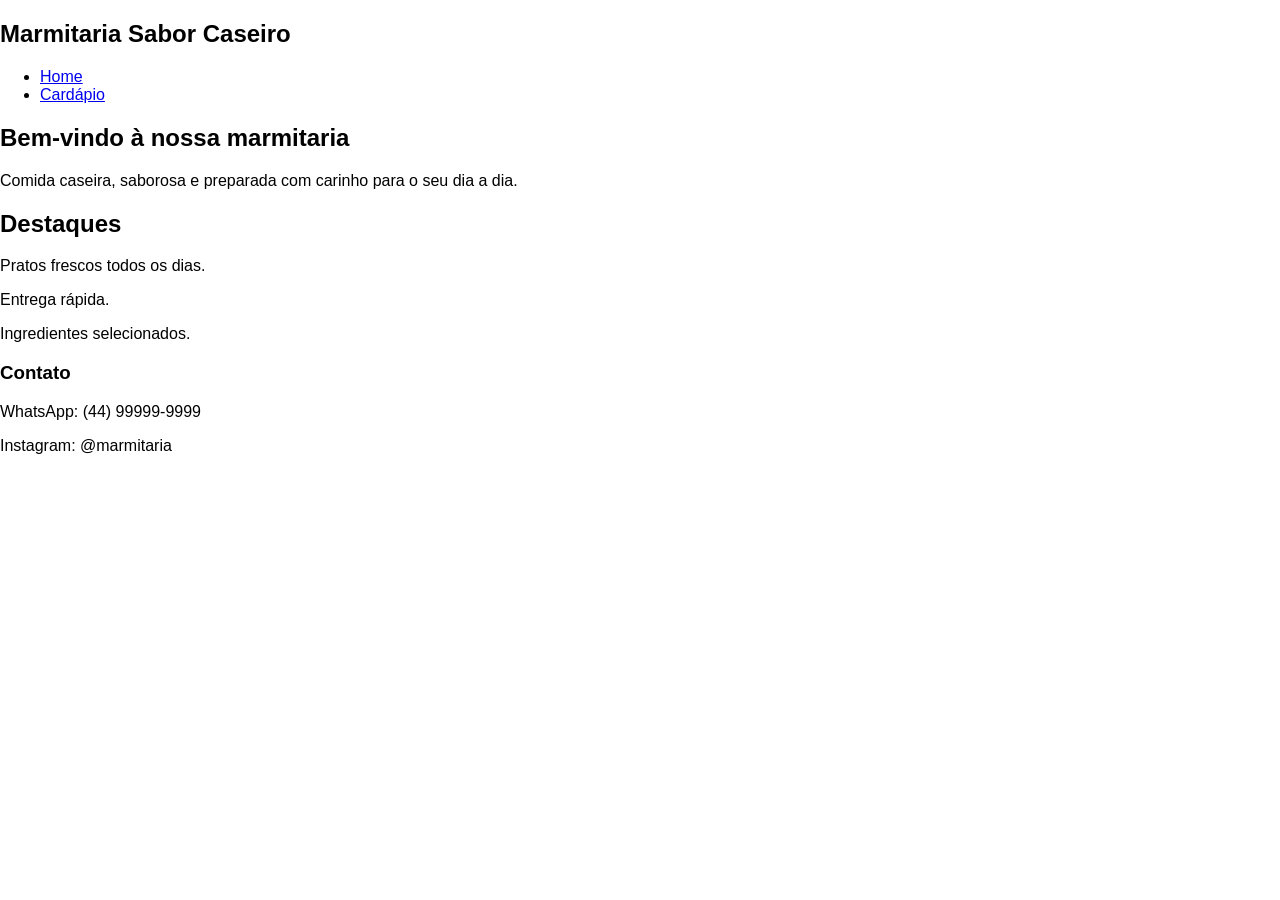
==== index.html @ c7fca11a "Estrutura HTML inicial do projeto" ====
<!DOCTYPE html>
<html lang="pt-br">
<head>
    <meta charset="UTF-8">
    <meta name="viewport" content="width=device-width, initial-scale=1.0">
    <title>Home | Marmitaria Sabor Caseiro</title>

    <link rel="stylesheet" href="css/style.css">
</head>
<body>

    <header>
        <nav>
            <h1>Marmitaria Sabor Caseiro</h1>

            <ul>
                <li><a href="index.html">Home</a></li>
                <li><a href="cardapio.html">Cardápio</a></li>
            </ul>
        </nav>
    </header>

    <main>

        <section>
            <h2>Bem-vindo à nossa marmitaria</h2>

            <p>
                Comida caseira, saborosa e preparada com carinho
                para o seu dia a dia.
            </p>
        </section>

        <section>
            <h2>Destaques</h2>

            <p>Pratos frescos todos os dias.</p>
            <p>Entrega rápida.</p>
            <p>Ingredientes selecionados.</p>
        </section>

    </main>

    <footer>
        <h3>Contato</h3>

        <p>WhatsApp: (44) 99999-9999</p>
        <p>Instagram: @marmitaria</p>
    </footer>

    <script src="js/script.js"></script>
</body>
</html>
---- css/style.css ----
body {
    font-family: Arial, sans-serif;
    margin: 0;
    padding: 0;
}
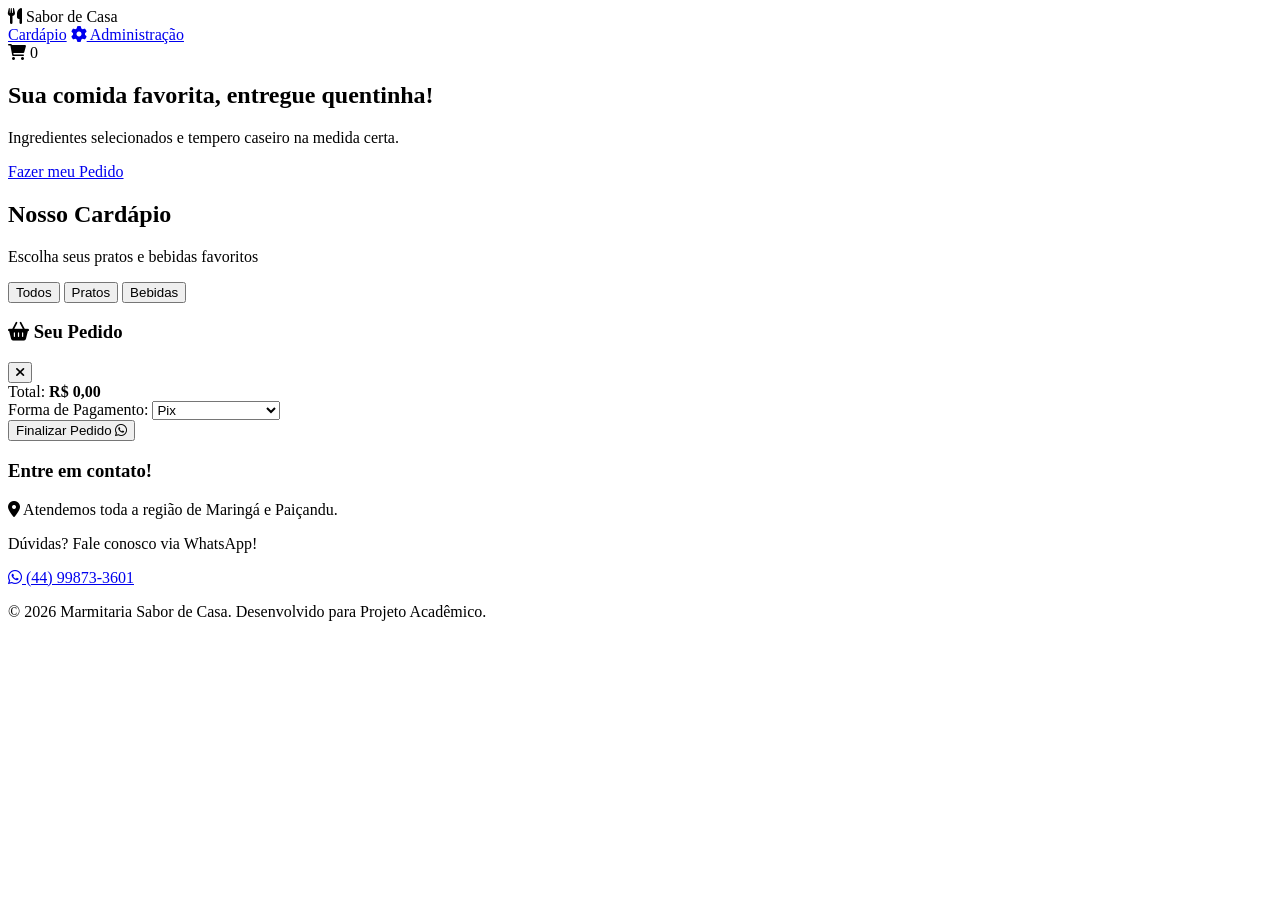
==== commit dfa47555: "Create index.html" ====
--- a/index.html
+++ b/index.html
@@ -1,53 +1,94 @@
 <!DOCTYPE html>
-<html lang="pt-br">
+<html lang="pt-BR">
 <head>
     <meta charset="UTF-8">
     <meta name="viewport" content="width=device-width, initial-scale=1.0">
-    <title>Home | Marmitaria Sabor Caseiro</title>
-
-    <link rel="stylesheet" href="css/style.css">
+    <title>Marmitaria Sabor de Casa</title>
+    <link rel="stylesheet" href="style.css">
+    <link rel="stylesheet" href="https://cdnjs.cloudflare.com/ajax/libs/font-awesome/6.0.0/css/all.min.css">
 </head>
 <body>
-
     <header>
+        <div class="logo"><i class="fa-solid fa-utensils"></i> Sabor de Casa</div>
         <nav>
-            <h1>Marmitaria Sabor Caseiro</h1>
-
-            <ul>
-                <li><a href="index.html">Home</a></li>
-                <li><a href="cardapio.html">Cardápio</a></li>
-            </ul>
+            <a href="#cardapio">Cardápio</a>
+            <a href="admin.html" class="admin-link"><i class="fa-solid fa-gear"></i> Administração</a>
         </nav>
+        <div class="cart-btn" onclick="toggleCart()">
+            <i class="fa-solid fa-cart-shopping"></i> <span id="cart-count">0</span>
+        </div>
     </header>
 
-    <main>
+    <section class="hero">
+        <div class="hero-content">
+            <h1>Sua comida favorita, entregue quentinha!</h1>
+            <p>Ingredientes selecionados e tempero caseiro na medida certa.</p>
+            <a href="#cardapio" class="btn-primary">Fazer meu Pedido</a>
+        </div>
+    </section>
 
-        <section>
-            <h2>Bem-vindo à nossa marmitaria</h2>
+    <main id="cardapio">
+        <div class="section-header">
+            <h2>Nosso Cardápio</h2>
+            <p>Escolha seus pratos e bebidas favoritos</p>
+        </div>
+        
+        <div class="menu-filters">
+            <button class="filter-btn active" onclick="filtrarMenu('todos')">Todos</button>
+            <button class="filter-btn" onclick="filtrarMenu('prato')">Pratos</button>
+            <button class="filter-btn" onclick="filtrarMenu('bebida')">Bebidas</button>
+        </div>
 
-            <p>
-                Comida caseira, saborosa e preparada com carinho
-                para o seu dia a dia.
-            </p>
-        </section>
-
-        <section>
-            <h2>Destaques</h2>
-
-            <p>Pratos frescos todos os dias.</p>
-            <p>Entrega rápida.</p>
-            <p>Ingredientes selecionados.</p>
-        </section>
-
+        <div class="menu-grid" id="menu-container">
+            </div>
     </main>
 
-    <footer>
-        <h3>Contato</h3>
+    <div id="cart-sidebar" class="cart-sidebar">
+        <div class="cart-header">
+            <h3><i class="fa-solid fa-basket-shopping"></i> Seu Pedido</h3>
+            <button onclick="toggleCart()"><i class="fa-solid fa-xmark"></i></button>
+        </div>
+        <div id="cart-items" class="cart-items"></div>
+        <div class="cart-footer">
+            <div class="total-line">
+                <span>Total:</span>
+                <strong id="cart-total">R$ 0,00</strong>
+            </div>
+            <div class="payment-section">
+                <label for="forma-pagamento">Forma de Pagamento:</label>
+                <select id="forma-pagamento" onchange="verificarTroco()">
+                    <option value="Pix">Pix</option>
+                    <option value="Cartão de Crédito">Cartão de Crédito</option>
+                    <option value="Cartão de Débito">Cartão de Débito</option>
+                    <option value="Dinheiro">Dinheiro</option>
+                </select>
+                <div id="div-troco" style="display: none; margin-top: 10px;">
+                    <label for="troco">Troco para quanto? (R$):</label>
+                    <input type="number" id="troco" placeholder="Ex: 50.00" step="0.01">
+                </div>
+            </div>
+            <button class="btn-whatsapp" onclick="enviarWhatsApp()">Finalizar Pedido <i class="fa-brands fa-whatsapp"></i></button>
+        </div>
+    </div>
 
-        <p>WhatsApp: (44) 99999-9999</p>
-        <p>Instagram: @marmitaria</p>
+    <div id="toast-container" class="toast-container"></div>
+
+    <footer id="contato">
+        <div class="footer-content">
+            <div class="footer-info">
+                <h3>Entre em contato!</h3>
+                <p><i class="fa-solid fa-location-dot"></i> Atendemos toda a região de Maringá e Paiçandu.</p>
+            </div>
+            <div class="footer-contact">
+                <p class="contact-label">Dúvidas? Fale conosco via WhatsApp!</p>
+                <a href="https://wa.me/5544998733601" class="btn-footer-whatsapp" target="_blank">
+                    <i class="fa-brands fa-whatsapp"></i> (44) 99873-3601
+                </a>
+            </div>
+        </div>
+        <p class="credits">&copy; 2026 Marmitaria Sabor de Casa. Desenvolvido para Projeto Acadêmico.</p>
     </footer>
 
-    <script src="js/script.js"></script>
+    <script src="script.js"></script>
 </body>
-</html>+</html>
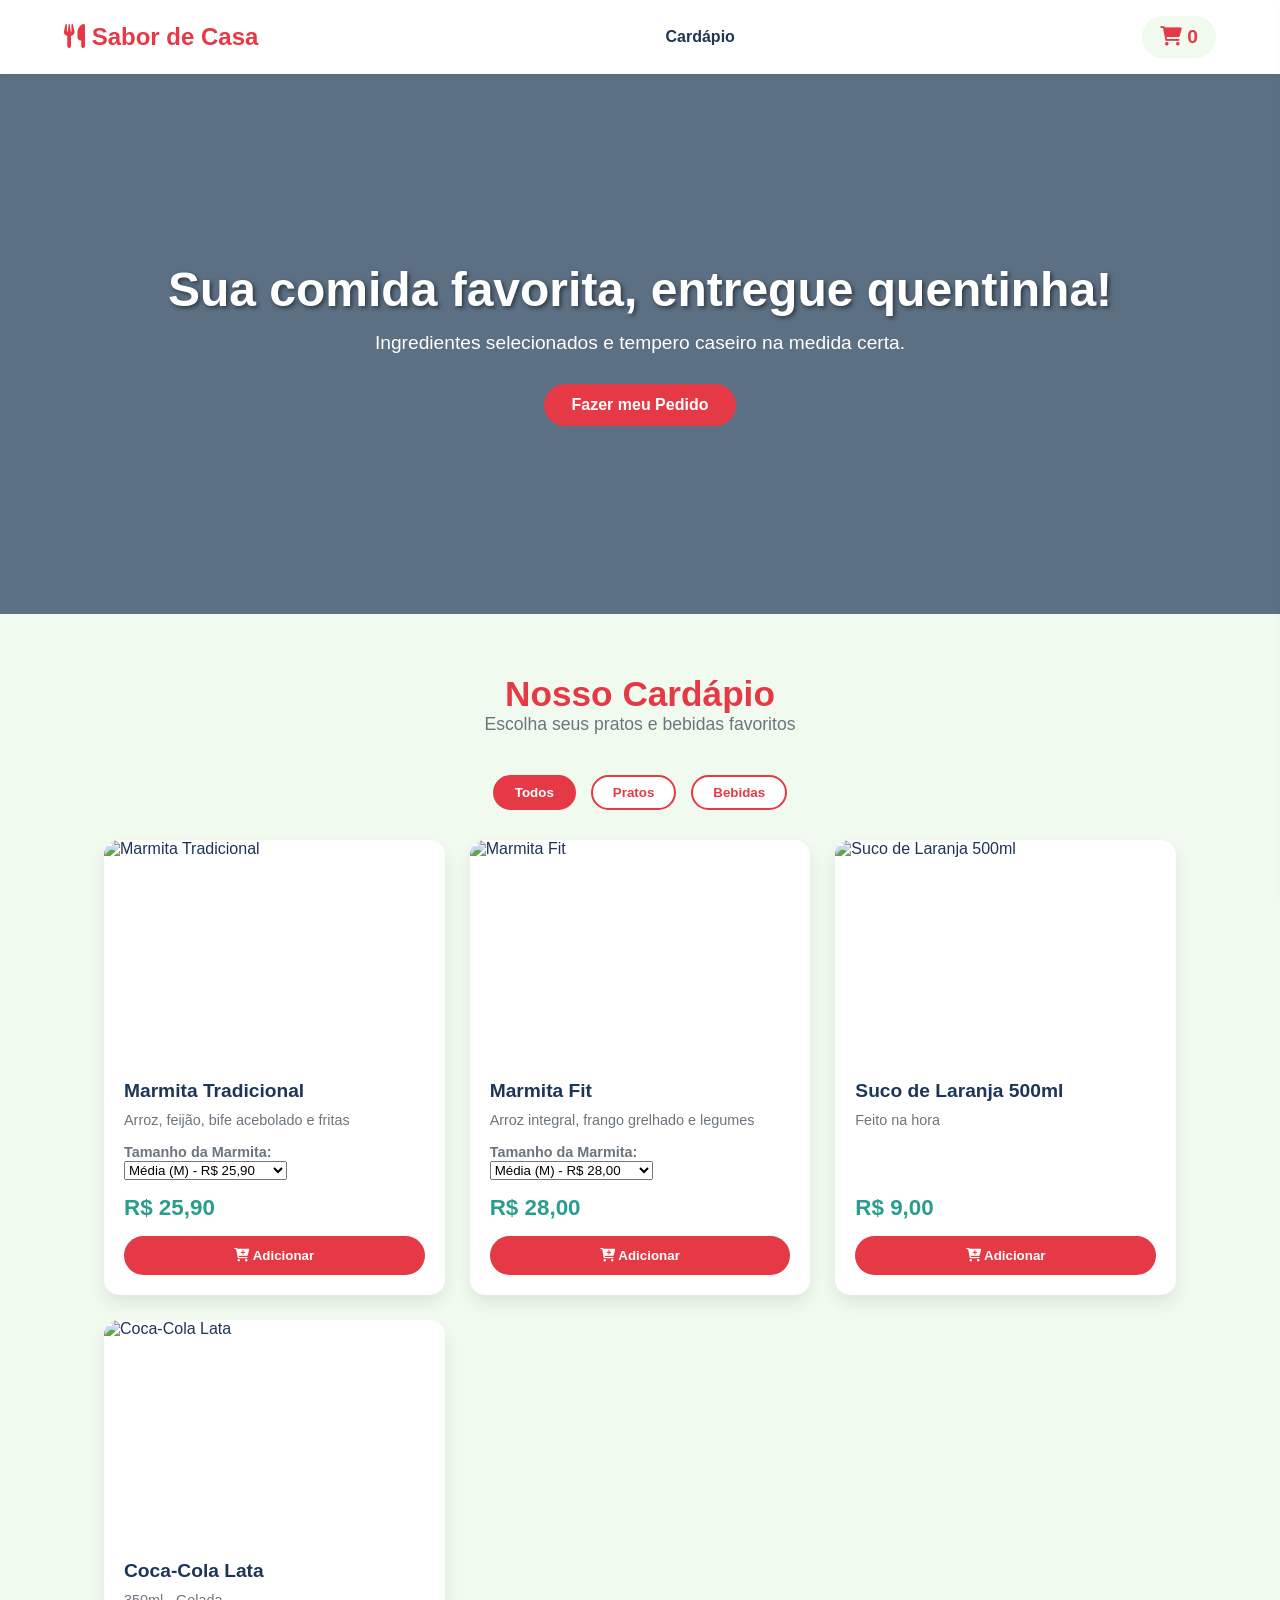
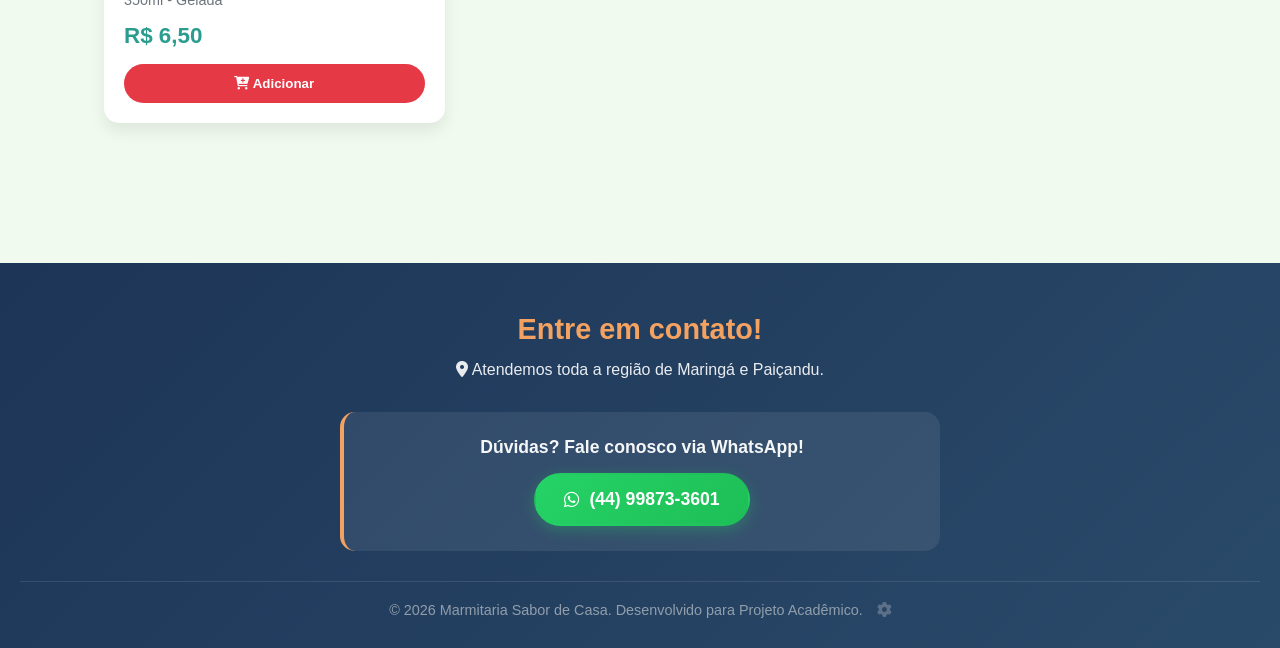
==== commit d70e93b4: "feat: implementando opções de tamanhos de marmitas e usuario e senha para admin." ====
--- a/index.html
+++ b/index.html
@@ -12,7 +12,6 @@
         <div class="logo"><i class="fa-solid fa-utensils"></i> Sabor de Casa</div>
         <nav>
             <a href="#cardapio">Cardápio</a>
-            <a href="admin.html" class="admin-link"><i class="fa-solid fa-gear"></i> Administração</a>
         </nav>
         <div class="cart-btn" onclick="toggleCart()">
             <i class="fa-solid fa-cart-shopping"></i> <span id="cart-count">0</span>
@@ -39,8 +38,7 @@
             <button class="filter-btn" onclick="filtrarMenu('bebida')">Bebidas</button>
         </div>
 
-        <div class="menu-grid" id="menu-container">
-            </div>
+        <div class="menu-grid" id="menu-container"></div>
     </main>
 
     <div id="cart-sidebar" class="cart-sidebar">
@@ -86,7 +84,7 @@
                 </a>
             </div>
         </div>
-        <p class="credits">&copy; 2026 Marmitaria Sabor de Casa. Desenvolvido para Projeto Acadêmico.</p>
+        <p class="credits">&copy; 2026 Marmitaria Sabor de Casa. Desenvolvido para Projeto Acadêmico. <a href="admin.html" style="color: rgba(173, 181, 189, 0.4); text-decoration: none; margin-left: 10px;"><i class="fa-solid fa-gear"></i></a></p>
     </footer>
 
     <script src="script.js"></script>
--- a/style.css
+++ b/style.css
@@ -0,0 +1,125 @@
+:root {
+    --primary: #e63946;
+    --primary-hover: #d62828;
+    --secondary: #f4a261;
+    --dark: #1d3557;
+    --light: #f1faee;
+    --white: #ffffff;
+    --gray: #6c757d;
+    --success: #2a9d8f;
+    --shadow: 0 8px 16px rgba(0,0,0,0.08);
+}
+
+* { margin: 0; padding: 0; box-sizing: border-box; font-family: 'Inter', 'Segoe UI', sans-serif; }
+
+body { display: flex; flex-direction: column; min-height: 100vh; background-color: var(--light); color: var(--dark); scroll-behavior: smooth; }
+
+main { flex: 1; background-color: var(--light); color: var(--dark); scroll-behavior: smooth; padding: 60px 5%; max-width: 1200px; margin: 0 auto; }
+
+header { background: var(--white); display: flex; justify-content: space-between; align-items: center; padding: 1rem 5%; box-shadow: 0 2px 10px rgba(0,0,0,0.05); position: sticky; top: 0; z-index: 100; }
+.logo { font-size: 1.5rem; font-weight: 800; color: var(--primary); }
+nav a { text-decoration: none; color: var(--dark); margin: 0 15px; font-weight: 600; transition: color 0.3s; }
+nav a:hover { color: var(--primary); }
+
+.cart-btn { cursor: pointer; font-size: 1.2rem; background: var(--light); padding: 10px 18px; border-radius: 25px; transition: 0.3s; font-weight: bold; color: var(--primary); }
+.cart-btn:hover { background: var(--primary); color: var(--white); }
+
+.hero { background: linear-gradient(rgba(29, 53, 87, 0.7), rgba(29, 53, 87, 0.7)), url('https://images.unsplash.com/photo-1555939594-58d7cb561ad1?auto=format&fit=crop&w=1920&q=80') center/cover; height: 60vh; display: flex; align-items: center; justify-content: center; text-align: center; color: var(--white); padding: 0 20px; }
+.hero h1 { font-size: 3rem; margin-bottom: 15px; text-shadow: 2px 2px 4px rgba(0,0,0,0.5); }
+.hero p { font-size: 1.2rem; margin-bottom: 30px; }
+
+.btn-primary { display: inline-block; background: var(--primary); color: var(--white); padding: 12px 28px; border-radius: 30px; text-decoration: none; font-weight: bold; border: none; cursor: pointer; transition: background 0.3s, transform 0.2s; }
+.btn-primary:hover { background: var(--primary-hover); transform: translateY(-2px); }
+.w-100 { width: 100%; }
+
+.section-header { text-align: center; margin-bottom: 40px; }
+.section-header h2 { font-size: 2.2rem; color: var(--primary); }
+.section-header p { color: var(--gray); font-size: 1.1rem; }
+
+.menu-filters { display: flex; justify-content: center; gap: 15px; margin-bottom: 30px; }
+.filter-btn { background: var(--white); border: 2px solid var(--primary); color: var(--primary); padding: 8px 20px; border-radius: 20px; cursor: pointer; font-weight: bold; transition: 0.3s; }
+.filter-btn.active, .filter-btn:hover { background: var(--primary); color: var(--white); }
+
+.menu-grid { display: grid; grid-template-columns: repeat(3, minmax(0, 1fr)); gap: 25px; }
+.card { background: var(--white); border-radius: 15px; overflow: hidden; box-shadow: var(--shadow); transition: transform 0.3s, box-shadow 0.3s; display: flex; flex-direction: column; }
+.card:hover { transform: translateY(-8px); box-shadow: 0 12px 24px rgba(0,0,0,0.12); }
+.card img { width: 100%; height: 220px; object-fit: cover; }
+.card-body { padding: 20px; display: flex; flex-direction: column; flex-grow: 1; }
+.card-title { font-size: 1.2rem; margin-bottom: 10px; color: var(--dark); }
+.card-desc { color: var(--gray); font-size: 0.9rem; flex-grow: 1; margin-bottom: 15px; }
+.card-price { font-size: 1.4rem; font-weight: bold; color: var(--success); margin-bottom: 15px; }
+
+.cart-sidebar { position: fixed; top: 0; right: -400px; width: 100%; max-width: 380px; height: 100vh; background: var(--white); box-shadow: -5px 0 20px rgba(0,0,0,0.15); transition: right 0.4s cubic-bezier(0.175, 0.885, 0.32, 1.275); z-index: 200; display: flex; flex-direction: column; }
+.cart-sidebar.open { right: 0; }
+.cart-header { display: flex; justify-content: space-between; align-items: center; padding: 20px; background: var(--primary); color: var(--white); }
+.cart-header button { background: transparent; border: none; color: var(--white); font-size: 1.5rem; cursor: pointer; }
+.cart-items { flex: 1; overflow-y: auto; padding: 20px; }
+.cart-item { display: flex; justify-content: space-between; align-items: center; padding: 15px 0; border-bottom: 1px solid #eee; }
+.item-info h4 { font-size: 1rem; color: var(--dark); }
+.item-info p { color: var(--success); font-weight: bold; }
+.remove-btn { color: var(--primary); cursor: pointer; border: none; background: none; font-size: 1.2rem; }
+
+.cart-footer { padding: 20px; border-top: 1px solid #eee; background: var(--white); }
+.total-line { display: flex; justify-content: space-between; font-size: 1.3rem; margin-bottom: 15px; color: var(--dark); }
+
+.btn-whatsapp { width: 100%; background: #25d366; color: white; border: none; padding: 15px; font-size: 1.1rem; border-radius: 8px; cursor: pointer; font-weight: bold; transition: 0.3s; }
+.btn-whatsapp:hover { background: #1ebe57; }
+
+.toast-container { position: fixed; bottom: 20px; left: 20px; z-index: 300; display: flex; flex-direction: column; gap: 10px; }
+.toast { background: var(--success); color: white; padding: 12px 20px; border-radius: 8px; box-shadow: 0 4px 12px rgba(0,0,0,0.1); animation: slideIn 0.3s forwards, fadeOut 0.3s 2.7s forwards; }
+@keyframes slideIn { from { transform: translateX(-100%); opacity: 0; } to { transform: translateX(0); opacity: 1; } }
+@keyframes fadeOut { from { opacity: 1; } to { opacity: 0; } }
+
+.admin-body { background: #e9ecef; }
+.admin-container { max-width: 800px; margin: 40px auto; padding: 0 20px; }
+.admin-card { background: var(--white); padding: 30px; border-radius: 15px; box-shadow: var(--shadow); }
+.mt-20 { margin-top: 20px; }
+.form-row { display: flex; gap: 20px; }
+.form-row .form-group { flex: 1; }
+.form-group { margin-bottom: 20px; display: flex; flex-direction: column; }
+.form-group label { margin-bottom: 8px; font-weight: 600; color: var(--dark); }
+.form-group input, .form-group select, .form-group textarea { padding: 12px; border: 1px solid #ced4da; border-radius: 8px; font-size: 1rem; transition: border-color 0.3s; }
+.form-group input:focus, .form-group textarea:focus { border-color: var(--primary); outline: none; }
+
+.admin-list { display: flex; flex-direction: column; gap: 10px; margin-top: 20px; }
+.admin-item { display: flex; justify-content: space-between; padding: 15px; background: var(--light); border-radius: 8px; align-items: center;}
+.btn-danger { background: var(--primary); color: white; border: none; padding: 10px 20px; border-radius: 5px; cursor: pointer; }
+
+footer { background: linear-gradient(135deg, var(--dark) 0%, #2a4a6a 100%); color: var(--white); padding: 50px 20px 30px; text-align: center; margin-top: 80px; }
+.footer-content { max-width: 600px; margin: 0 auto 30px; display: flex; flex-direction: column; gap: 25px; }
+.footer-info { margin-bottom: 0; font-size: 1rem; }
+.footer-info h3 { font-size: 1.8rem; color: var(--secondary); margin-bottom: 15px; font-weight: 800; }
+.footer-info p { margin: 8px 0; color: rgba(255, 255, 255, 0.9); font-size: 1rem; }
+
+.footer-contact { background: rgba(255, 255, 255, 0.08); padding: 25px; border-radius: 15px; border-left: 4px solid var(--secondary); }
+.contact-label { font-size: 1.1rem; margin-bottom: 15px; color: rgba(255, 255, 255, 0.95); font-weight: 600; }
+.btn-footer-whatsapp { display: inline-flex; align-items: center; gap: 10px; background: linear-gradient(135deg, #25d366 0%, #1ebe57 100%); color: white; padding: 14px 28px; border-radius: 50px; text-decoration: none; font-weight: bold; font-size: 1.1rem; transition: all 0.3s ease; box-shadow: 0 4px 15px rgba(37, 211, 102, 0.3); border: 2px solid transparent; }
+.btn-footer-whatsapp:hover { transform: translateY(-3px); box-shadow: 0 8px 20px rgba(37, 211, 102, 0.4); background: linear-gradient(135deg, #1ebe57 0%, #16a34a 100%); }
+.credits { color: rgba(173, 181, 189, 0.8); font-size: 0.9rem; border-top: 1px solid rgba(255, 255, 255, 0.1); padding-top: 20px; margin-top: 20px; }
+
+@media (max-width: 768px) {
+    header { flex-direction: column; gap: 15px; }
+    .hero h1 { font-size: 2rem; }
+    .form-row { flex-direction: column; gap: 0; }
+    .menu-grid { grid-template-columns: 1fr; }
+}
+
+.payment-section { margin: 15px 0; padding: 15px 0; border-top: 1px solid #eee; border-bottom: 1px solid #eee; }
+.payment-section label { display: block; font-size: 0.95rem; color: var(--dark); margin-bottom: 5px; font-weight: 600; }
+.payment-section select, .payment-section input { width: 100%; padding: 10px; border: 1px solid #ced4da; border-radius: 8px; font-size: 1rem; background-color: var(--light); }
+.payment-section select:focus, .payment-section input:focus { border-color: var(--primary); outline: none; }
+
+.action-buttons { display: flex; gap: 10px; }
+.btn-secondary { background: var(--secondary); color: var(--dark); border: none; padding: 10px 15px; border-radius: 5px; cursor: pointer; font-weight: bold; }
+.btn-secondary:hover { background: #e39659; }
+
+<<<<<<< HEAD:Marmitaria/dev_solidario/style.css
+.select-tamanho { width: 100%; padding: 8px; border: 1px solid #ced4da; border-radius: 8px; margin-top: 5px; margin-bottom: 15px; background: var(--light); outline: none; font-size: 0.95rem; color: var(--dark); }
+
+/* Login Overlay Estilos */
+.login-overlay { position: fixed; top: 0; left: 0; width: 100%; height: 100vh; background: var(--light); display: flex; align-items: center; justify-content: center; z-index: 1000; }
+.login-box { background: white; padding: 40px; border-radius: 15px; box-shadow: var(--shadow); width: 100%; max-width: 400px; }
+.login-input { width: 100%; padding: 14px; margin-bottom: 15px; border: 1px solid #ced4da; border-radius: 8px; font-size: 1rem; background-color: var(--light); }
+=======
+.mt-10 { margin-top: 10px; }
+>>>>>>> 6c5817e2c10e8fd80e2e7836f9bb06c44956cc2e:style.css
